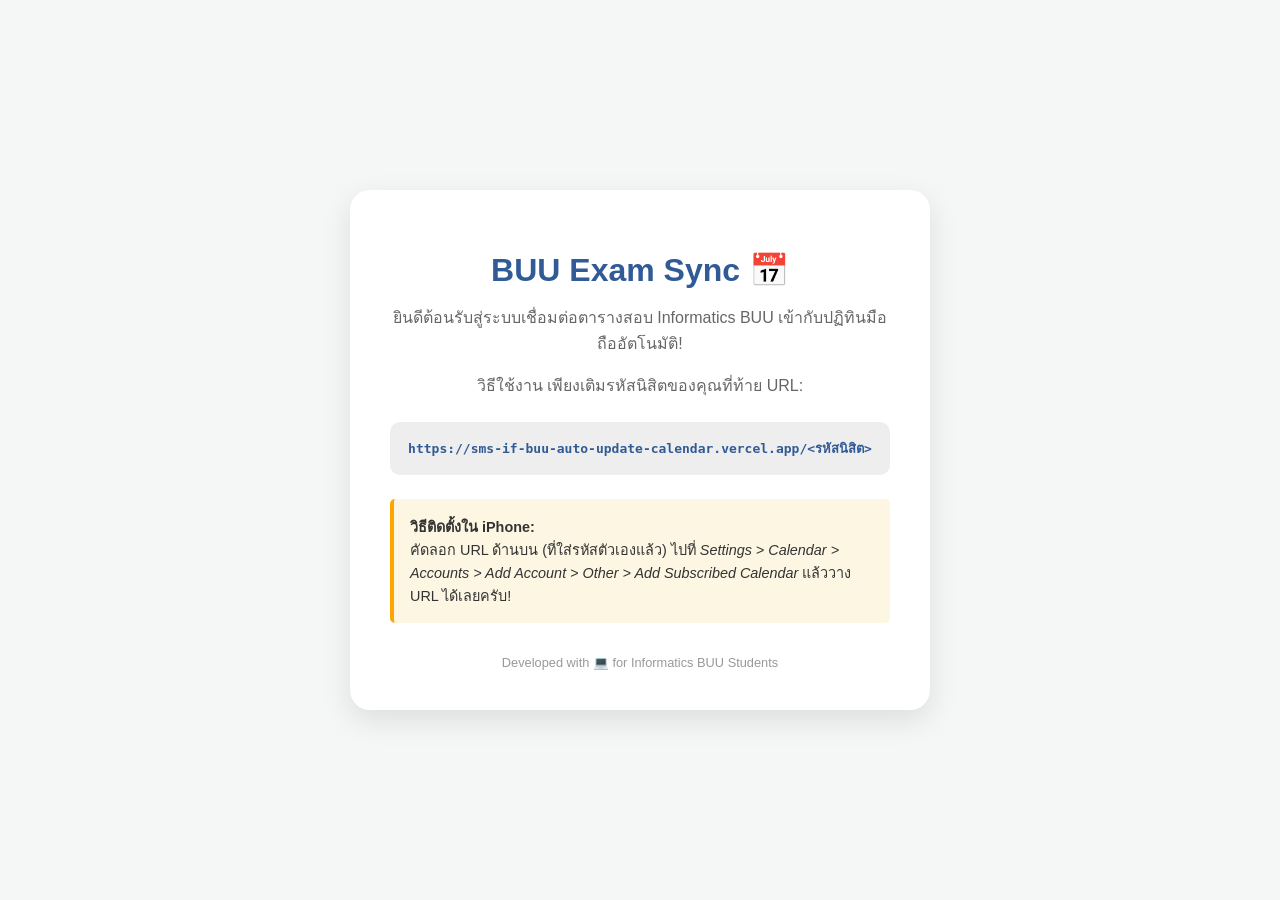
==== public/index.html @ 6cbe8a7d "Final: UI Landing page and production ready" ====
<!DOCTYPE html>
<html lang="th">
<head>
    <meta charset="UTF-8">
    <meta name="viewport" content="width=device-width, initial-scale=1.0">
    <title>BUU Exam Calendar Sync 📅</title>
    <style>
        :root {
            --primary: #315B96;
            --accent: #FFA500;
            --bg: #f4f7f6;
        }
        body {
            font-family: 'Inter', -apple-system, BlinkMacSystemFont, "Segoe UI", Roboto, sans-serif;
            background-color: var(--bg);
            display: flex;
            justify-content: center;
            align-items: center;
            min-height: 100vh;
            margin: 0;
            color: #333;
        }
        .card {
            background: white;
            padding: 2.5rem;
            border-radius: 20px;
            box-shadow: 0 10px 30px rgba(0,0,0,0.1);
            text-align: center;
            max-width: 500px;
            width: 90%;
        }
        h1 { color: var(--primary); margin-bottom: 0.5rem; }
        p { line-height: 1.6; color: #666; }
        .url-box {
            background: #eee;
            padding: 1rem;
            border-radius: 10px;
            font-family: monospace;
            margin: 1.5rem 0;
            word-break: break-all;
            color: var(--primary);
            font-weight: bold;
        }
        .instruction {
            text-align: left;
            font-size: 0.9rem;
            background: #fdf6e3;
            padding: 1rem;
            border-left: 4px solid var(--accent);
            border-radius: 5px;
        }
        .footer {
            margin-top: 2rem;
            font-size: 0.8rem;
            color: #999;
        }
    </style>
</head>
<body>
    <div class="card">
        <h1>BUU Exam Sync 📅</h1>
        <p>ยินดีต้อนรับสู่ระบบเชื่อมต่อตารางสอบ Informatics BUU เข้ากับปฏิทินมือถืออัตโนมัติ!</p>
        
        <p>วิธีใช้งาน เพียงเติมรหัสนิสิตของคุณที่ท้าย URL:</p>
        <div class="url-box">
            https://sms-if-buu-auto-update-calendar.vercel.app/&lt;รหัสนิสิต&gt;
        </div>

        <div class="instruction">
            <strong>วิธีติดตั้งใน iPhone:</strong><br>
            คัดลอก URL ด้านบน (ที่ใส่รหัสตัวเองแล้ว) ไปที่ 
            <em>Settings > Calendar > Accounts > Add Account > Other > Add Subscribed Calendar</em> แล้ววาง URL ได้เลยครับ!
        </div>

        <div class="footer">
            Developed with 💻 for Informatics BUU Students
        </div>
    </div>
</body>
</html>
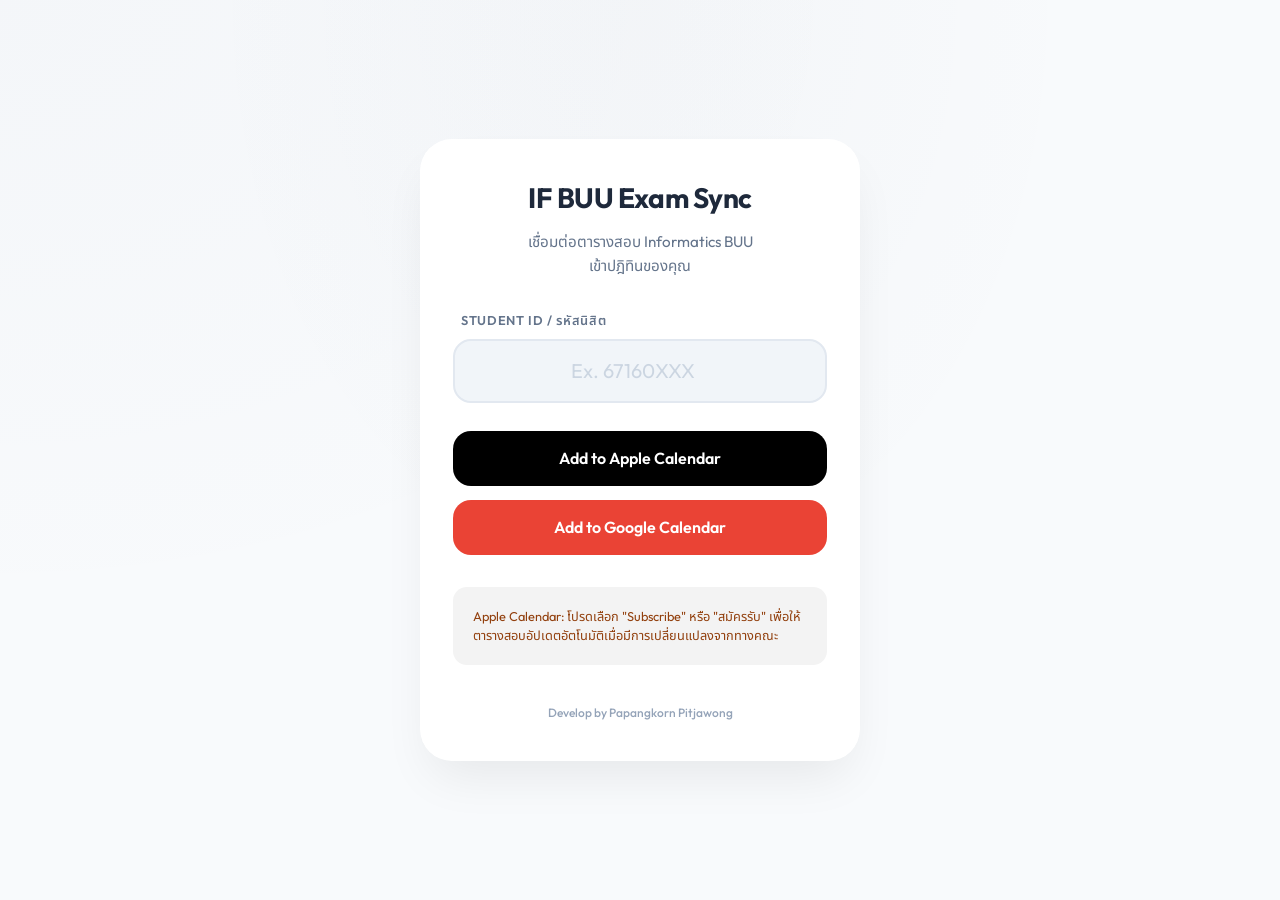
==== commit ca9aed50: "Merge pull request #1 from TAHPAPANGKORN/feature/webUI feat: redesign UI with interactive student ID" ====
--- a/public/index.html
+++ b/public/index.html
@@ -3,78 +3,254 @@
 <head>
     <meta charset="UTF-8">
     <meta name="viewport" content="width=device-width, initial-scale=1.0">
-    <title>BUU Exam Calendar Sync 📅</title>
+    <title>BUU Exam Sync | ตารางสอบอินฟอร์ BUU 📅</title>
+    <link href="https://fonts.googleapis.com/css2?family=Outfit:wght@400;600;700&family=Noto+Sans+Thai:wght@400;700&display=swap" rel="stylesheet">
     <style>
         :root {
-            --primary: #315B96;
-            --accent: #FFA500;
-            --bg: #f4f7f6;
-        }
+            --primary: #2563eb;
+            --primary-dark: #1d4ed8;
+            --accent: #f59e0b;
+            --bg: #f8fafc;
+            --card-bg: #ffffff;
+            --apple: #000000;
+            --google: #ea4335;
+            --text-main: #1e293b;
+            --text-sub: #64748b;
+        }
+
+        * {
+            box-sizing: border-box;
+            -webkit-tap-highlight-color: transparent;
+        }
+
         body {
-            font-family: 'Inter', -apple-system, BlinkMacSystemFont, "Segoe UI", Roboto, sans-serif;
+            font-family: 'Outfit', 'Noto Sans Thai', sans-serif;
             background-color: var(--bg);
+            background-image: radial-gradient(at 0% 0%, hsla(225,39%,30%,0.02) 0, transparent 50%), 
+                              radial-gradient(at 50% 0%, hsla(225,39%,20%,0.02) 0, transparent 50%);
             display: flex;
             justify-content: center;
             align-items: center;
             min-height: 100vh;
             margin: 0;
-            color: #333;
-        }
+            color: var(--text-main);
+            padding: 20px;
+        }
+
         .card {
-            background: white;
-            padding: 2.5rem;
-            border-radius: 20px;
-            box-shadow: 0 10px 30px rgba(0,0,0,0.1);
+            background: var(--card-bg);
+            padding: 2.5rem 2rem;
+            border-radius: 32px;
+            box-shadow: 0 25px 50px -12px rgba(0, 0, 0, 0.08);
             text-align: center;
-            max-width: 500px;
-            width: 90%;
-        }
-        h1 { color: var(--primary); margin-bottom: 0.5rem; }
-        p { line-height: 1.6; color: #666; }
-        .url-box {
-            background: #eee;
-            padding: 1rem;
-            border-radius: 10px;
-            font-family: monospace;
-            margin: 1.5rem 0;
-            word-break: break-all;
-            color: var(--primary);
-            font-weight: bold;
-        }
+            max-width: 440px;
+            width: 100%;
+            border: 1px solid rgba(255, 255, 255, 0.8);
+            backdrop-filter: blur(10px);
+            animation: fadeIn 0.6s cubic-bezier(0.16, 1, 0.3, 1);
+        }
+
+        @keyframes fadeIn {
+            from { opacity: 0; transform: translateY(20px); }
+            to { opacity: 1; transform: translateY(0); }
+        }
+
+        .icon-header {
+            font-size: 3.5rem;
+            margin-bottom: 1rem;
+            display: inline-block;
+            filter: drop-shadow(0 10px 15px rgba(0,0,0,0.1));
+        }
+
+        h1 { 
+            font-weight: 700;
+            color: var(--text-main); 
+            margin: 0 0 0.75rem 0; 
+            font-size: 1.75rem;
+            letter-spacing: -0.02em;
+        }
+
+        p { 
+            line-height: 1.6; 
+            color: var(--text-sub); 
+            margin-bottom: 2rem;
+            font-size: 0.95rem;
+        }
+        
+        .input-group {
+            margin-bottom: 1.75rem;
+            position: relative;
+        }
+
+        .input-label {
+            display: block;
+            text-align: left;
+            font-size: 0.8rem;
+            font-weight: 600;
+            color: var(--text-sub);
+            margin-bottom: 0.5rem;
+            margin-left: 0.5rem;
+            text-transform: uppercase;
+            letter-spacing: 0.05em;
+        }
+
+        input {
+            width: 100%;
+            padding: 1.1rem;
+            border: 2px solid #e2e8f0;
+            border-radius: 18px;
+            font-size: 1.25rem;
+            text-align: center;
+            outline: none;
+            transition: all 0.3s cubic-bezier(0.4, 0, 0.2, 1);
+            background: #f1f5f9;
+            font-family: inherit;
+        }
+
+        input:focus {
+            border-color: var(--primary);
+            background: #fff;
+            box-shadow: 0 0 0 4px rgba(37, 99, 235, 0.1);
+        }
+
+        input::placeholder { color: #cbd5e1; }
+        
+        .btn-container {
+            display: flex;
+            flex-direction: column;
+            gap: 0.85rem;
+        }
+
+        .btn {
+            display: flex;
+            align-items: center;
+            justify-content: center;
+            padding: 1.1rem;
+            border-radius: 18px;
+            text-decoration: none;
+            font-weight: 600;
+            color: white;
+            transition: all 0.3s cubic-bezier(0.4, 0, 0.2, 1);
+            cursor: pointer;
+            border: none;
+            font-size: 1rem;
+            position: relative;
+            overflow: hidden;
+        }
+
+        .btn:hover:not(:disabled) {
+            transform: translateY(-2px);
+            box-shadow: 0 10px 15px -3px rgba(0, 0, 0, 0.1);
+        }
+
+        .btn:active:not(:disabled) { transform: translateY(0) scale(0.98); }
+
+        .btn-apple { 
+            background: var(--apple); 
+        }
+
+        .btn-google { 
+            background: var(--google);
+        }
+
+        .btn:disabled {
+            background-color: #e2e8f0;
+            color: #94a3b8;
+            cursor: not-allowed;
+            transform: none !important;
+            box-shadow: none !important;
+        }
+        
+        .btn svg { 
+            margin-right: 12px; 
+            width: 20px; 
+            height: 20px; 
+            fill: currentColor; 
+        }
+
         .instruction {
+            margin-top: 2rem;
             text-align: left;
-            font-size: 0.9rem;
-            background: #fdf6e3;
-            padding: 1rem;
-            border-left: 4px solid var(--accent);
-            border-radius: 5px;
-        }
+            font-size: 0.8rem;
+            background: #f3f3f3;
+            padding: 1.25rem;
+            border-radius: 14px;
+            color: #92400e;
+            line-height: 1.5;
+        }
+
         .footer {
-            margin-top: 2rem;
-            font-size: 0.8rem;
-            color: #999;
+            margin-top: 2.5rem;
+            font-size: 0.75rem;
+            color: #94a3b8;
+            font-weight: 500;
+        }
+
+        @media (max-width: 480px) {
+            .card { padding: 2rem 1.5rem; }
+            h1 { font-size: 1.5rem; }
         }
     </style>
 </head>
 <body>
     <div class="card">
-        <h1>BUU Exam Sync 📅</h1>
-        <p>ยินดีต้อนรับสู่ระบบเชื่อมต่อตารางสอบ Informatics BUU เข้ากับปฏิทินมือถืออัตโนมัติ!</p>
-        
-        <p>วิธีใช้งาน เพียงเติมรหัสนิสิตของคุณที่ท้าย URL:</p>
-        <div class="url-box">
-            https://sms-if-buu-auto-update-calendar.vercel.app/&lt;รหัสนิสิต&gt;
+        <h1>IF BUU Exam Sync</h1>
+        <p>เชื่อมต่อตารางสอบ Informatics BUU <br>เข้าปฎิทินของคุณ</p>
+        
+        <div class="input-group">
+            <span class="input-label">Student ID / รหัสนิสิต</span>
+            <input type="number" id="std_id" placeholder="Ex. 67160XXX" maxlength="8">
+        </div>
+
+        <div class="btn-container">
+            <a id="apple_link" class="btn btn-apple" disabled>
+                Add to Apple Calendar
+            </a>
+            <a id="google_link" class="btn btn-google" target="_blank" disabled>
+                Add to Google Calendar
+            </a>
         </div>
 
         <div class="instruction">
-            <strong>วิธีติดตั้งใน iPhone:</strong><br>
-            คัดลอก URL ด้านบน (ที่ใส่รหัสตัวเองแล้ว) ไปที่ 
-            <em>Settings > Calendar > Accounts > Add Account > Other > Add Subscribed Calendar</em> แล้ววาง URL ได้เลยครับ!
-        </div>
+            Apple Calendar: โปรดเลือก "Subscribe" หรือ "สมัครรับ" เพื่อให้ตารางสอบอัปเดตอัตโนมัติเมื่อมีการเปลี่ยนแปลงจากทางคณะ
+        </div>
+
 
         <div class="footer">
-            Developed with 💻 for Informatics BUU Students
+            Develop by Papangkorn Pitjawong
         </div>
     </div>
+
+    <script>
+        const input = document.getElementById('std_id');
+        const appleLink = document.getElementById('apple_link');
+        const googleLink = document.getElementById('google_link');
+
+        function updateLinks() {
+            const sid = input.value.trim();
+            const host = window.location.host;
+            const originWithProtocol = window.location.origin; // e.g. https://...
+            
+            if (sid.length >= 8) {
+                // Apple Calendar: webcal:// protocol works best on iOS/macos
+                appleLink.href = `webcal://${host}/${sid}`;
+                appleLink.removeAttribute('disabled');
+
+                // Google Calendar: render?cid=URL
+                const fullIcsUrl = `${originWithProtocol}/${sid}`;
+                googleLink.href = `https://www.google.com/calendar/render?cid=${encodeURIComponent(fullIcsUrl)}`;
+                googleLink.removeAttribute('disabled');
+            } else {
+                appleLink.href = "javascript:void(0)";
+                appleLink.setAttribute('disabled', 'true');
+                
+                googleLink.href = "javascript:void(0)";
+                googleLink.setAttribute('disabled', 'true');
+            }
+        }
+
+        input.addEventListener('input', updateLinks);
+        updateLinks(); // Initial state
+    </script>
 </body>
 </html>
